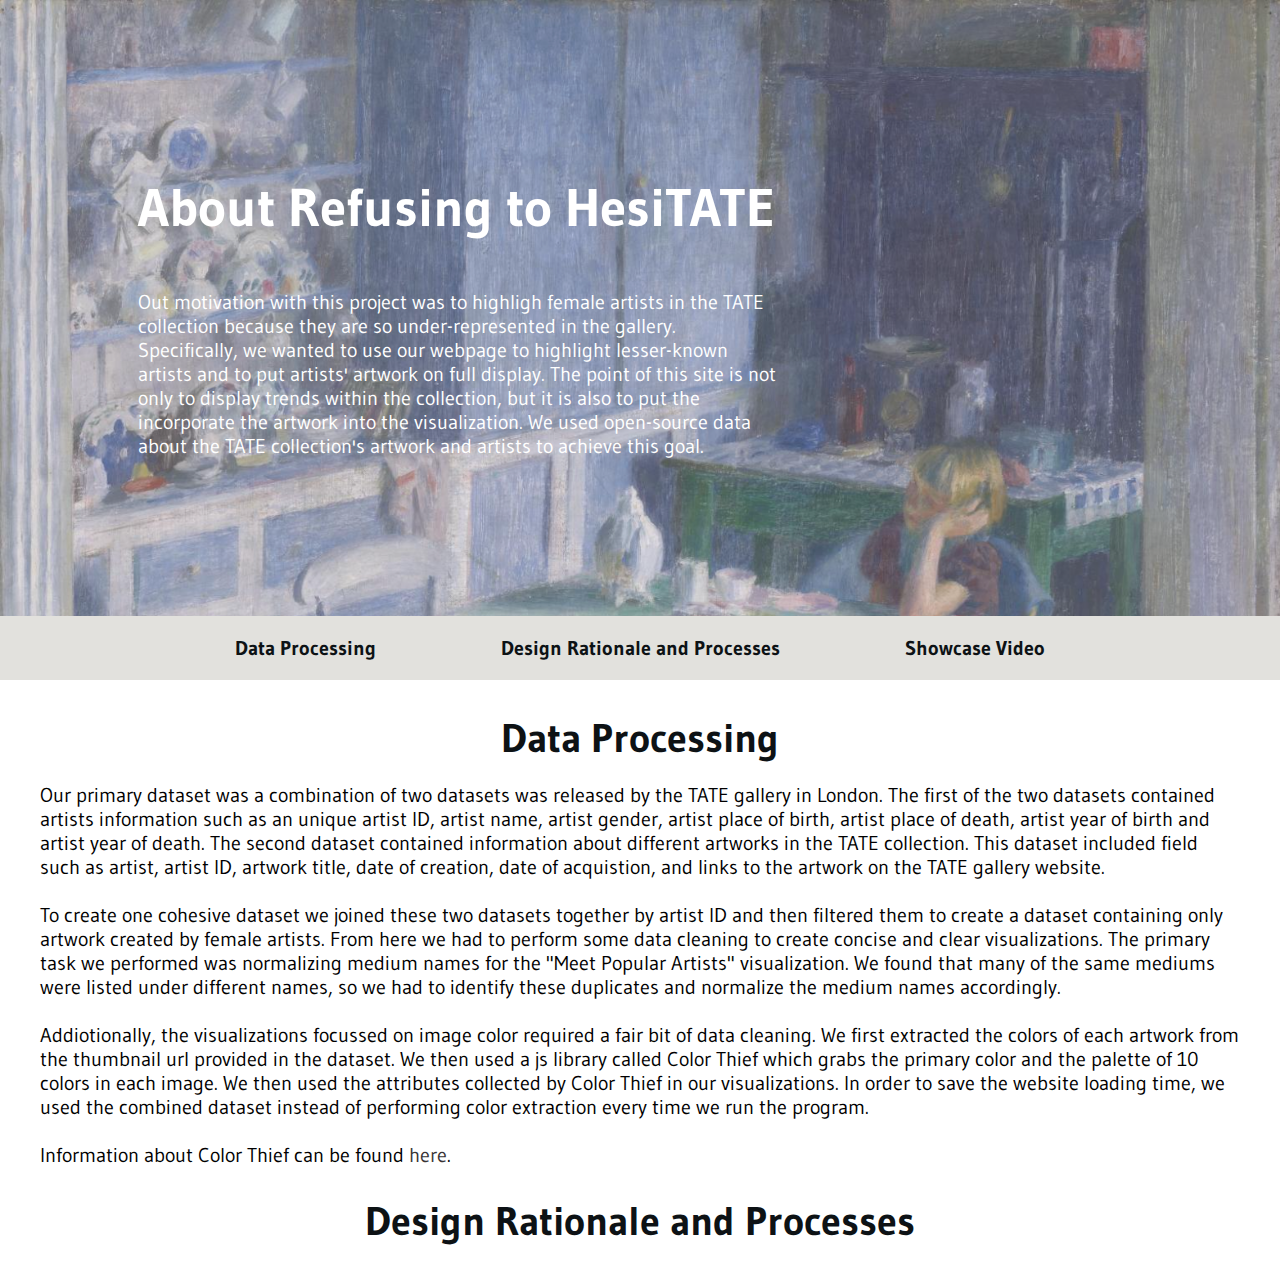
==== about.html @ 30ad7d6f "changes to about and tooltip" ====
<head>
    <meta charset="utf-8" />
    <title>About Page</title>
    <link rel="stylesheet" href="aboutStyle.css" />
</head>
<body>
    <div class="header">
        <div class="header-text">
          <h1>
            About Refusing to HesiTATE
          </h1>
          <p id="description">
            Out motivation with this project was to highligh female artists in the TATE collection because they are so under-represented 
            in the gallery. Specifically, we wanted to use our webpage to highlight lesser-known artists and to put artists' artwork on full
            display. The point of this site is not only to display trends within the collection, but it is also to put the incorporate
            the artwork into the visualization. We used open-source data about the TATE collection's artwork and artists to achieve this 
            goal.
          </p>
        </div>
      </div>
    
      <div class="navigation">
        <ul id="page-items">
          <li><a href="#processing">Data Processing</a></li>
          <li><a href="#design">Design Rationale and Processes</a></li>
          <li><a href="#showcase">Showcase Video</a></li>
          <!--<li><a href="#quiz">Test Your Knowledge</a></li>-->
        </ul>
      </div>

      <section id = "processing">
          <h2>Data Processing</h2>
          <div class = "processing-desc">
              Our primary dataset was a combination of two datasets was released by the TATE gallery in London. The first of the two 
              datasets contained artists information such as an unique artist ID, artist name, artist gender, artist place of birth, 
              artist place of death, artist year of birth and artist year of death. The second dataset contained information about different 
              artworks in the TATE collection. This dataset included field such as artist, artist ID, artwork title, date of creation, 
              date of acquistion, and links to the artwork on the TATE gallery website. <br><br>
              To create one cohesive dataset we joined these two datasets together by artist ID and then filtered them to create a dataset 
              containing only artwork created by female artists. From here we had to perform some data cleaning to create concise 
              and clear visualizations. The primary task we performed was normalizing medium names for the "Meet Popular Artists" visualization. 
              We found that many of the same mediums were listed under different names, so we had to identify these duplicates 
              and normalize the medium names accordingly. <br><br> 
              Addiotionally, the visualizations focussed on image color required a fair bit of data cleaning. We first extracted 
              the colors of each artwork from the thumbnail url provided in the dataset. We then used a js library called Color Thief which 
              grabs the primary color and the palette of 10 colors in each image. We then used the attributes collected by Color Thief in our
              visualizations. In order to save the website loading time, we used the combined dataset instead of performing color extraction 
              every time we run the program. <br><br>
              Information about Color Thief can be found <a href = https://lokeshdhakar.com/projects/color-thief/#api> here</a>.
          </div>
      </section>
      <section id = "design">
          <h2>Design Rationale and Processes</h2>
      </section>
</body>
---- aboutStyle.css ----
@import url("https://fonts.googleapis.com/css?family=Gudea&display=swap");

/* Body styling */
body {
    font-family: "Gudea", sans-serif;
    font-size: 20px;
    margin: 0;
    text-anchor: end;
  }
  
  /* HOME PAGE AND HEADER */
  #subtitle {
    /* padding-left: 10px; */
    margin-top: 0;
    padding-top: 0;
    color: #ffffff;
    font-size: 22px;
    font-weight: normal;
    display: block;
    width: 40vw;
  }
  
  #description {
    position: relative;
    /* margin-left:  5%; */
    /* padding-bottom:  2%; */
    display: inline-block;
    /* background-color: white; */
    /* padding-top: -30px; */
    color: #ffffff;
    font-size: 20px;
    width: 50vw;
  }
  
  .header {
    min-width: 1380px;
    max-width: 100%;
    background-image: url("images/aboutHeader.png");
    /* padding: 10%; */
    /* position: relative; */
    background-attachment: fixed;
    background-position: top, bottom;
    background-repeat: no-repeat;
    background-size: cover;
    /* min-height: 100%; */
    /* background-size: contain; */
    /* color: rgb(255, 255, 255); */
  }
  
  .header-text {
    padding: 10%;
    /* position: relative; */
  }

  /* STYLINGS FOR NAVIGATION BAR */
.navigation {
    background-color: #e2e1dd;
  }
  
  #page-items {
    list-style: none;
    margin: 0;
    padding: 0;
    text-align: center;
    font-size: 20px;
  }
  
  #page-items li {
    display: inline;
  }
  
  #page-items a {
    display: inline-block;
    padding-top: 20px;
    padding-right: 60px;
    padding-bottom: 20px;
    padding-left: 60px;
    text-decoration: none;
    font-weight: bold;
    color: #0d1215;
  }

  h1 {
    font-size: 40pt;
    width: 50vw;
    margin-bottom: 0;
    padding-bottom: 30;
    color: #ffffff;
    font-weight: bold;
  }
  
  h2 {
    font-size: 30pt;
    text-align: center;
    margin-bottom: 0;
    padding-bottom: 20;
    color: #0d1215;
    font-weight: bold;
  }
  
  h3 {
    text-align: center;
    margin-bottom: 0;
    padding-bottom: 0;
    color: #0d1215;
    font-weight: bold;
  }

  .processing-desc{
    box-sizing: border-box;
    width: 1200px;
    height: 380px;
    margin-left: auto;
    margin-right: auto;
  }

  a {
    color: rgb(55, 52, 52);
     text-decoration: none;
    }
    a:hover{
     color: #6b705c;
    text-decoration: none;
    
    }
    
    a:link:active, a:visited:active {
    color: grey;
    }
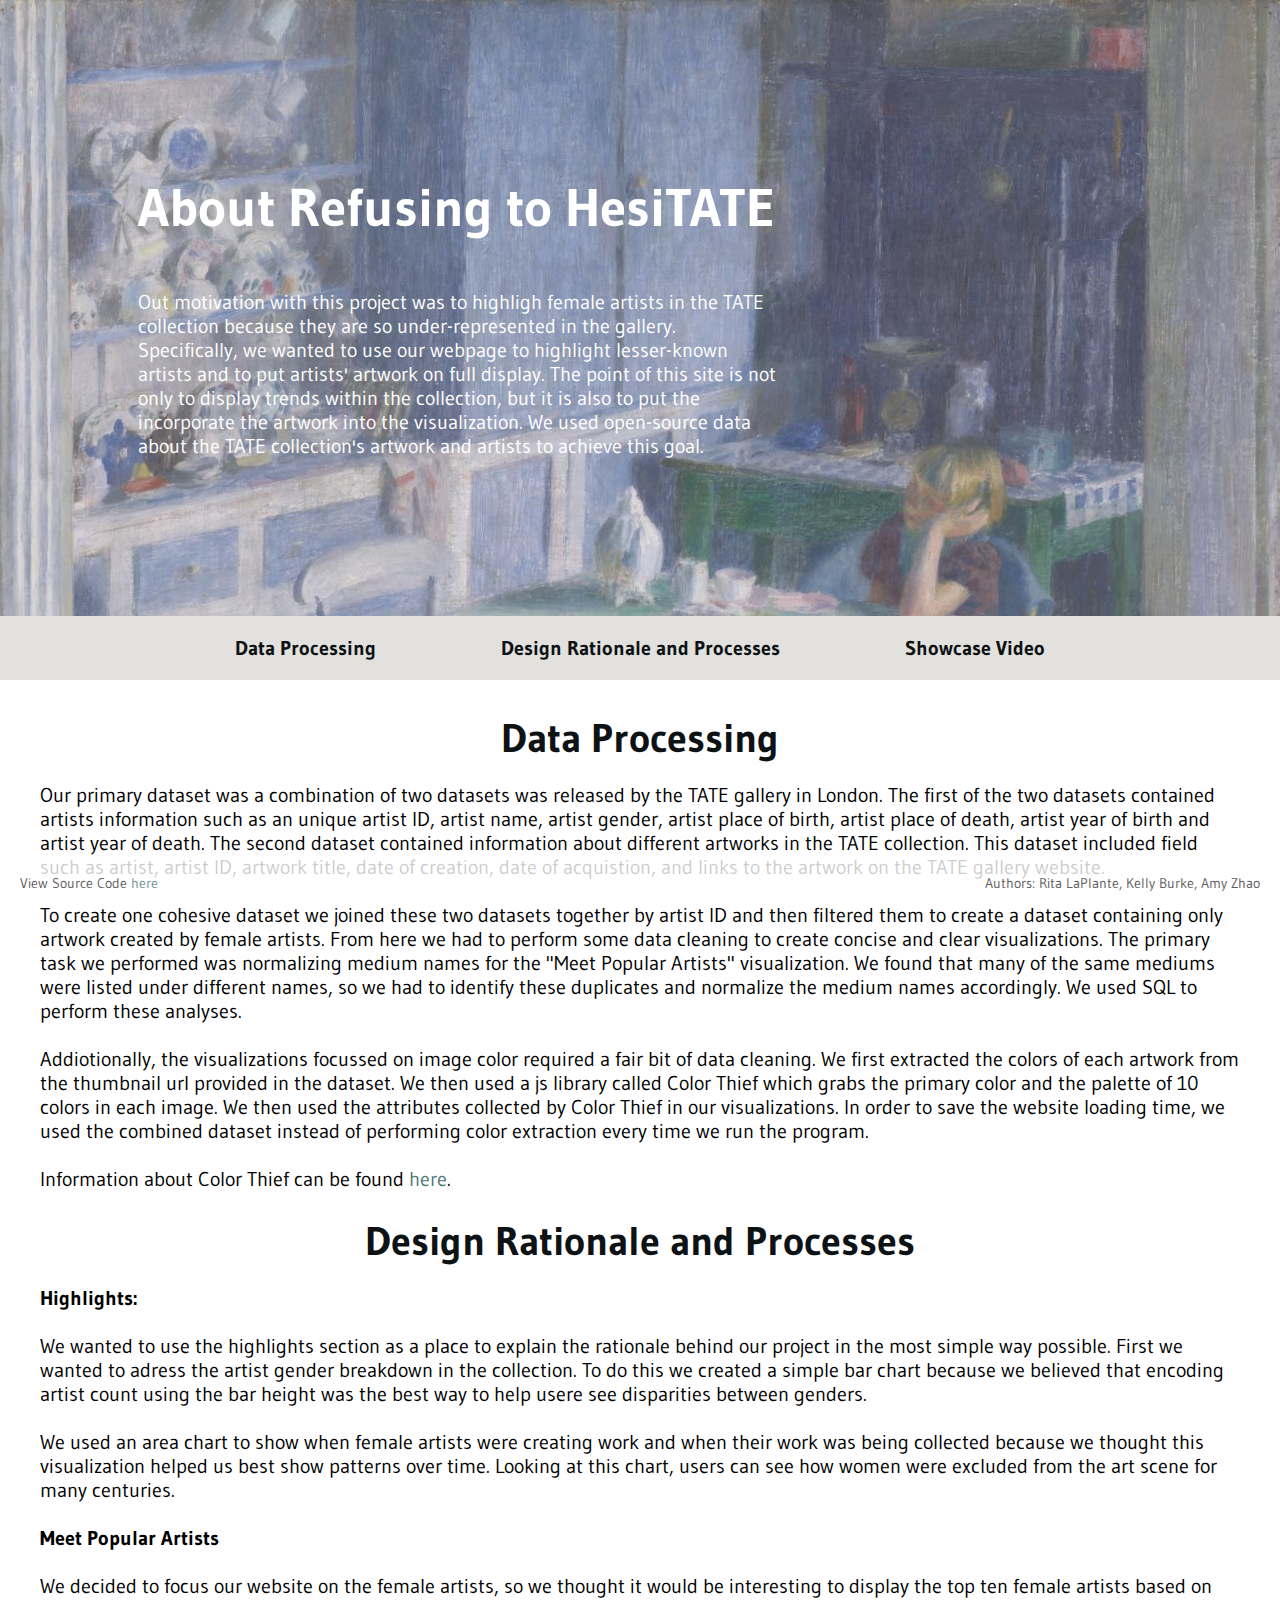
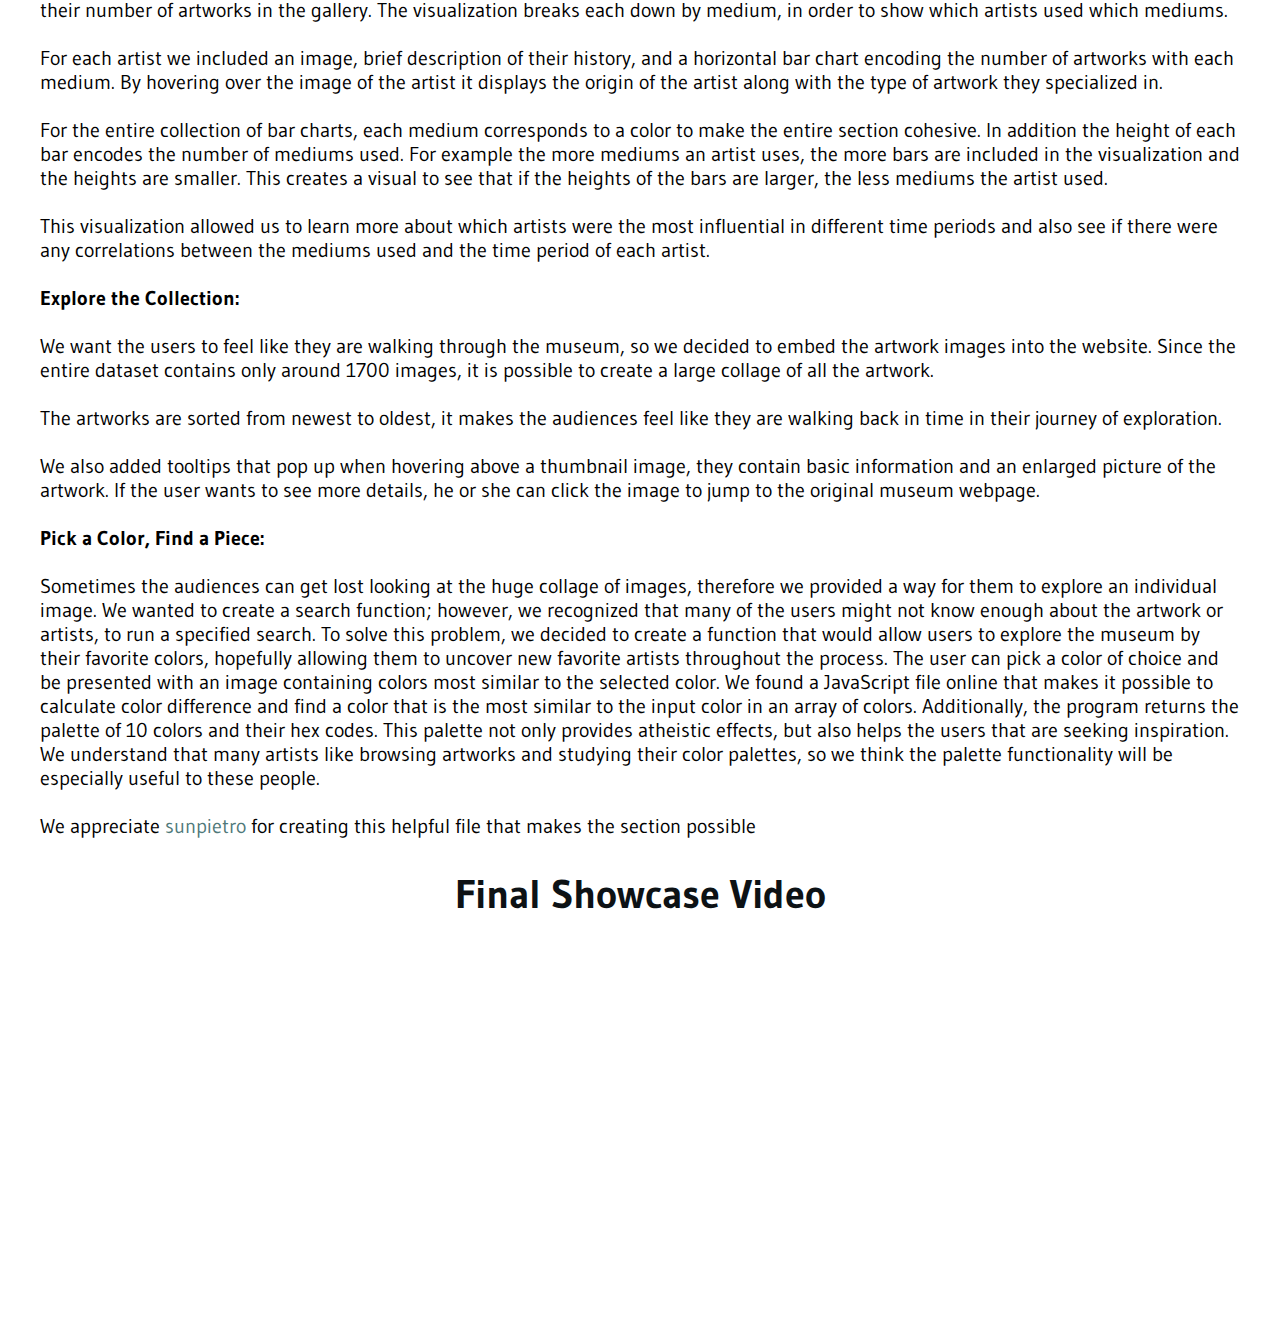
==== commit de658c91: "about page" ====
--- a/about.html
+++ b/about.html
@@ -40,7 +40,7 @@
               containing only artwork created by female artists. From here we had to perform some data cleaning to create concise 
               and clear visualizations. The primary task we performed was normalizing medium names for the "Meet Popular Artists" visualization. 
               We found that many of the same mediums were listed under different names, so we had to identify these duplicates 
-              and normalize the medium names accordingly. <br><br> 
+              and normalize the medium names accordingly. We used SQL to perform these analyses. <br><br> 
               Addiotionally, the visualizations focussed on image color required a fair bit of data cleaning. We first extracted 
               the colors of each artwork from the thumbnail url provided in the dataset. We then used a js library called Color Thief which 
               grabs the primary color and the palette of 10 colors in each image. We then used the attributes collected by Color Thief in our
@@ -51,5 +51,65 @@
       </section>
       <section id = "design">
           <h2>Design Rationale and Processes</h2>
+          <div class = "design-desc">
+              <b>Highlights:</b><br><br>
+              We wanted to use the highlights section as a place to explain the rationale behind our project in the most simple way possible.
+              First we wanted to adress the artist gender breakdown in the collection. To do this we created a simple bar chart because we
+              believed that encoding artist count using the bar height was the best way to help usere see disparities between genders. <br><br>
+              We used an area chart to show when female artists were creating work and when their work was being collected because we thought 
+              this visualization helped us best show patterns over time. Looking at this chart, users can see how women were excluded from the 
+              art scene for many centuries. <br><br>
+              <b>Meet Popular Artists</b><br><br>
+              We decided to focus our website on the female artists, so we thought it would be interesting to display the top ten female 
+              artists based on their number of artworks in the gallery. The visualization breaks each down by medium, in order to show which 
+              artists used which mediums.<br><br>
+              For each artist we included an image, brief description of their history, and a horizontal bar 
+              chart encoding the number of artworks with each medium. By hovering over the image of the artist it displays the origin of the 
+              artist along with the type of artwork they specialized in.<br><br>
+              For the entire collection of bar charts, each medium corresponds to a color to make the entire section cohesive. In addition 
+              the height of each bar encodes the number of mediums used. For example the more mediums an artist uses, the more bars are 
+              included in the visualization and the heights are smaller. This creates a visual to see that if the heights of the bars are 
+              larger, the less mediums the artist used.<br><br>
+              This visualization allowed us to learn more about which artists were the most influential in different time periods and also 
+              see if there were any correlations between the mediums used and the time period of each artist. <br><br>
+              <b>Explore the Collection:</b><br><br>
+              We want the users to feel like they are walking through the museum, so we decided to embed the artwork images into the website. 
+              Since the entire dataset contains only around 1700 images, it is possible to create a large collage of all the artwork. <br><br>
+              The artworks are sorted from newest to oldest, it makes the audiences feel like they are walking back in time in their journey of exploration. <br><br>
+              We also added tooltips that pop up when hovering above a thumbnail image, they contain basic information and an enlarged picture 
+              of the artwork. If the user wants to see more details, he or she can click the image to jump to the original museum webpage. <br><br>
+              <b>Pick a Color, Find a Piece:</b><br><br>
+              Sometimes the audiences can get lost looking at the huge collage of images, therefore we provided a way for them to explore 
+              an individual image. We wanted to create a search function; however, we recognized that many of the users might not know 
+              enough about the artwork or artists, to run a specified search. To solve this problem, we decided to create a function that 
+              would allow users to explore the museum by their favorite colors, hopefully allowing them to uncover new favorite artists 
+              throughout the process. 
+              The user can pick a color of choice and be presented with an image containing colors most similar to the selected color. We found a 
+              JavaScript file online that makes it possible to calculate color difference and find a color that is the most similar to the input color in an 
+              array of colors. 
+              Additionally, the program returns the palette of 10 colors and their hex codes. This palette not only provides atheistic 
+              effects, but also helps the users that are seeking inspiration. We understand that many artists like browsing artworks and 
+              studying their color palettes, so we think the palette functionality will be especially useful to these people.<br><br>
+              We appreciate <a href = https://github.com/sunpietro/color-finder>sunpietro</a> for creating this helpful file that makes the section possible
+          </div>
       </section>
+      <section id = "showcase">
+          <h2>Final Showcase Video</h2>
+          <div class = "showcase-vid">
+              <div class = "center">
+                <iframe width="560" height="315" src="https://www.youtube.com/embed/73Wo3NjdFRw" frameborder="0" allow="accelerometer; clipboard-write; encrypted-media; gyroscope; picture-in-picture" allowfullscreen></iframe>
+              </div>
+          </div>
+      </section>
+      <footer>
+        <div class="citeNote">
+          <p style="color:rgb(55, 52, 52);">View Source Code <a id = "link" href="https://github.com/ritalaplante/Final-Project">here</a>
+        </div>
+        <div class="authors">
+            <p style="color:rgb(55, 52, 52);">Authors: Rita LaPlante, Kelly Burke, Amy Zhao
+          </div>
+        <div class="myfooter">
+          <button id="views" onclick="scrollWin()">Back to top</button>
+        </div>
+      </footer>
 </body>--- a/aboutStyle.css
+++ b/aboutStyle.css
@@ -109,13 +109,13 @@
   .processing-desc{
     box-sizing: border-box;
     width: 1200px;
-    height: 380px;
+    height: 400px;
     margin-left: auto;
     margin-right: auto;
   }
 
   a {
-    color: rgb(55, 52, 52);
+    color: rgb(79, 121, 122);
      text-decoration: none;
     }
     a:hover{
@@ -126,4 +126,73 @@
     
     a:link:active, a:visited:active {
     color: grey;
-    }+    }
+
+    .design-desc{
+        box-sizing: border-box;
+        width: 1200px;
+        height: 1150px;
+        margin-left: auto;
+        margin-right: auto;
+      }
+
+    .showcase-vid{
+        box-sizing: border-box;
+        width: 1200px;
+        height: 400px;
+        margin-left: auto;
+        margin-right: auto;
+        margin: auto;
+	    padding: 10px;
+    }
+
+    div.center {
+        text-align: center;
+    }
+
+    .myfooter{
+        /* margin-bottom: 0px; */
+        padding: 1rem;
+        background-color: #efefef;
+        text-align: center;
+        opacity:0;
+        /* display:inline; */
+        float: right;
+        margin-top:auto;
+        font-size: 12px;
+      }
+      
+      footer {
+      background-color:  white;
+      opacity: .8;
+      position:fixed;
+        bottom: 0px;
+        height: 40px;
+        left: 0;  right: 0;
+        /* position: absolute; */
+        width: 100%;
+      }
+      
+      .citeNote{
+      margin-bottom: 20px;
+      margin-left: 20px;
+       color: black;
+        font-size: 14px;
+        width:350px;
+        /* display: inline-block ; */
+        float:left;
+      text-align:left;
+      font: "Gudea", sans-serif;
+      }
+      
+    .authors{
+        margin-bottom: 20px;
+        margin-right: 20px;
+         color: black;
+          font-size: 14px;
+          width:350px;
+          /* display: inline-block ; */
+          float:right;
+        text-align:right;
+        font: "Gudea", sans-serif;
+        }
